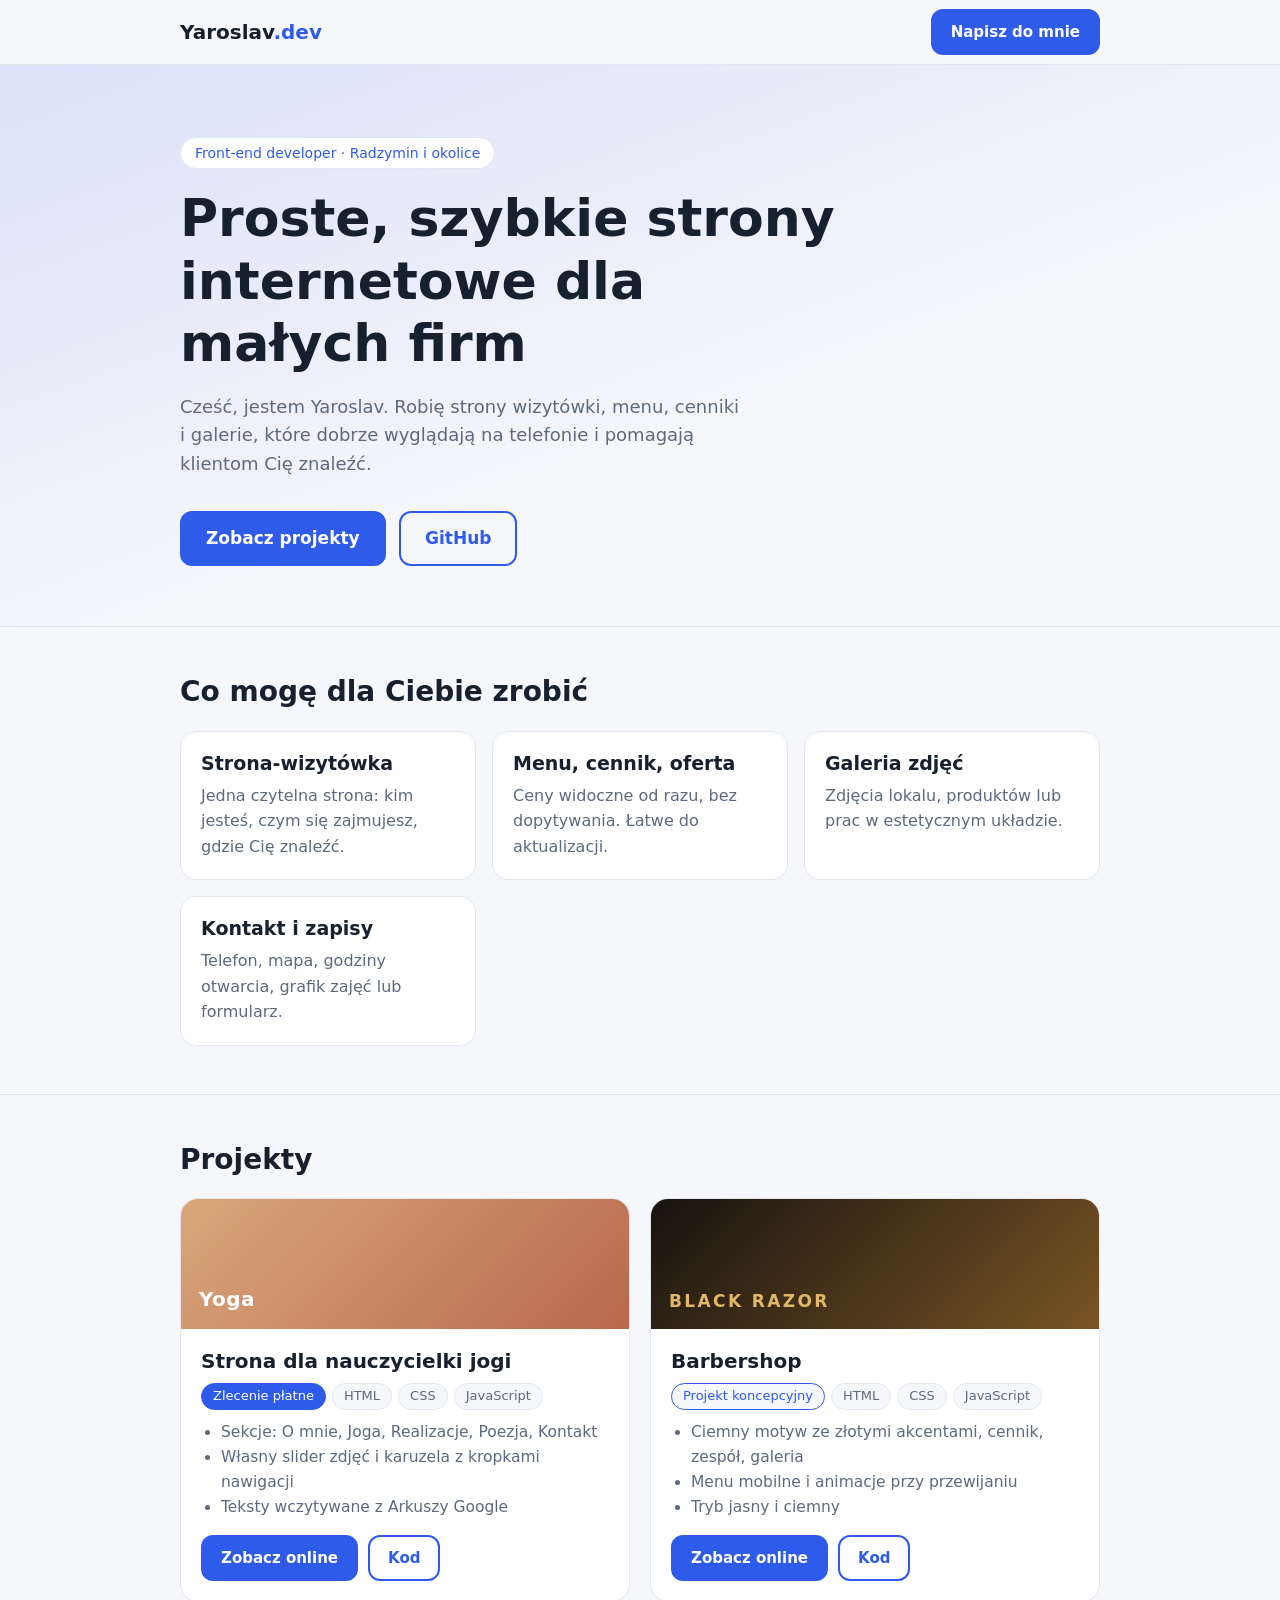
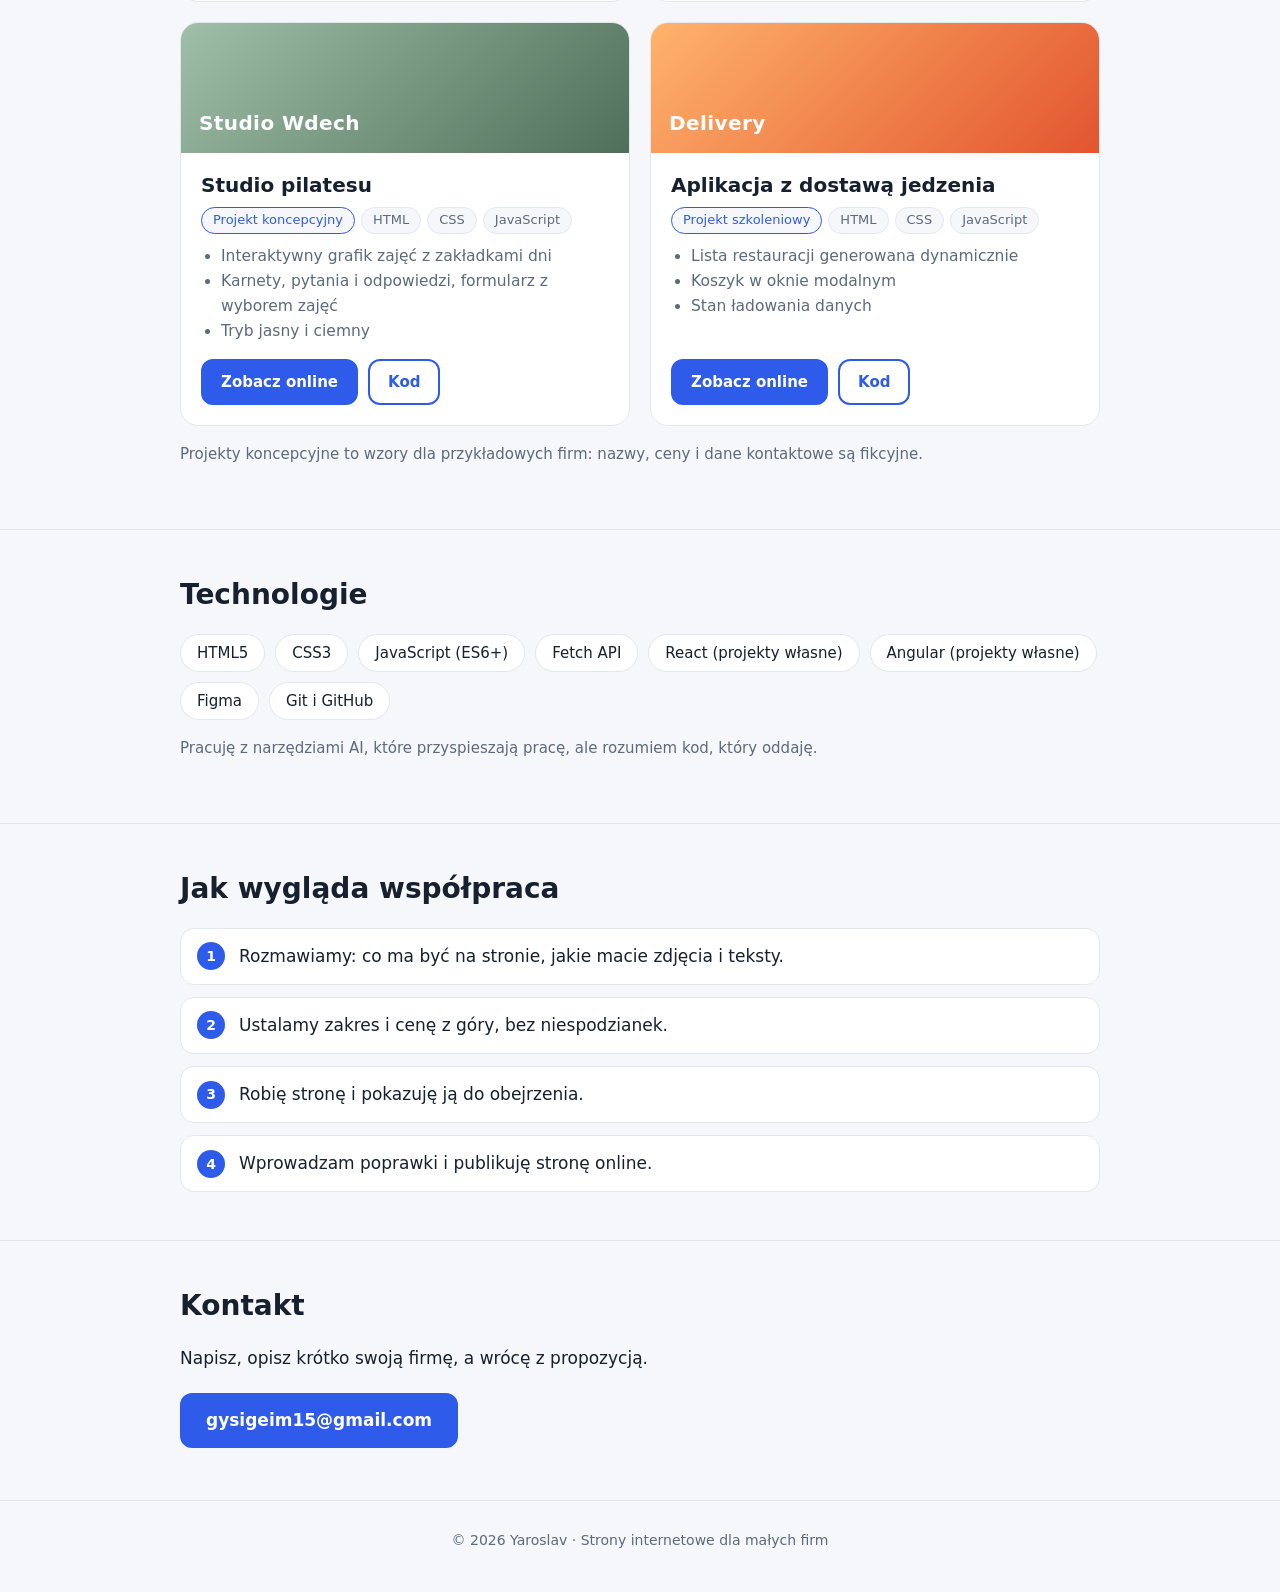
==== index.html @ 2bb27058 "Add files via upload" ====
<!DOCTYPE html>
<html lang="pl">
<head>
<meta charset="utf-8">
<meta name="viewport" content="width=device-width, initial-scale=1, viewport-fit=cover">
<title>Yaroslav – strony internetowe dla małych firm</title>
<meta name="description" content="Front-end developer. Proste, szybkie strony internetowe dla małych firm: wizytówki, menu, cenniki, galerie i zapisy online.">
<!-- Marks the page as JS-enabled before first paint (prevents a flash of hidden content) -->
<script>document.documentElement.classList.add("js");</script>
<link rel="stylesheet" href="css/style.css">
</head>
<body>

<header class="top">
  <div class="wrap">
    <a class="logo" href="#">Yaroslav<span>.dev</span></a>
    <a class="btn btn--small" href="mailto:gysigeim15@gmail.com">Napisz do mnie</a>
  </div>
</header>

<main>
  <section class="hero">
    <div class="wrap">
      <span class="tag">Front-end developer · Radzymin i okolice</span>
      <h1>Proste, szybkie strony internetowe dla małych firm</h1>
      <p>Cześć, jestem Yaroslav. Robię strony wizytówki, menu, cenniki i galerie, które dobrze wyglądają na telefonie i pomagają klientom Cię znaleźć.</p>
      <a class="btn" href="#projekty">Zobacz projekty</a>
      <a class="btn btn--ghost" href="https://github.com/Ragna9683" target="_blank" rel="noopener">GitHub</a>
    </div>
  </section>

  <section id="oferta">
    <div class="wrap rv">
      <h2>Co mogę dla Ciebie zrobić</h2>
      <div class="grid">
        <div class="card"><h3>Strona-wizytówka</h3><p>Jedna czytelna strona: kim jesteś, czym się zajmujesz, gdzie Cię znaleźć.</p></div>
        <div class="card"><h3>Menu, cennik, oferta</h3><p>Ceny widoczne od razu, bez dopytywania. Łatwe do aktualizacji.</p></div>
        <div class="card"><h3>Galeria zdjęć</h3><p>Zdjęcia lokalu, produktów lub prac w estetycznym układzie.</p></div>
        <div class="card"><h3>Kontakt i zapisy</h3><p>Telefon, mapa, godziny otwarcia, grafik zajęć lub formularz.</p></div>
      </div>
    </div>
  </section>

  <section id="projekty">
    <div class="wrap rv">
      <h2>Projekty</h2>
      <div class="projects">

        <article class="project">
          <div class="thumb thumb--yoga" aria-hidden="true"><span>Yoga</span></div>
          <div class="project__body">
            <h3>Strona dla nauczycielki jogi</h3>
            <p class="chips"><span class="chip chip--accent">Zlecenie płatne</span><span class="chip">HTML</span><span class="chip">CSS</span><span class="chip">JavaScript</span></p>
            <ul>
              <li>Sekcje: O mnie, Joga, Realizacje, Poezja, Kontakt</li>
              <li>Własny slider zdjęć i karuzela z kropkami nawigacji</li>
              <li>Teksty wczytywane z Arkuszy Google</li>
            </ul>
            <p class="links">
              <a class="btn btn--small" href="https://ragna9683.github.io/joga-websait/" target="_blank" rel="noopener">Zobacz online</a>
              <a class="btn btn--small btn--ghost" href="https://github.com/Ragna9683/joga-websait" target="_blank" rel="noopener">Kod</a>
            </p>
          </div>
        </article>

        <article class="project">
          <div class="thumb thumb--barber" aria-hidden="true"><span>Black Razor</span></div>
          <div class="project__body">
            <h3>Barbershop</h3>
            <p class="chips"><span class="chip chip--note">Projekt koncepcyjny</span><span class="chip">HTML</span><span class="chip">CSS</span><span class="chip">JavaScript</span></p>
            <ul>
              <li>Ciemny motyw ze złotymi akcentami, cennik, zespół, galeria</li>
              <li>Menu mobilne i animacje przy przewijaniu</li>
              <li>Tryb jasny i ciemny</li>
            </ul>
            <p class="links">
              <a class="btn btn--small" href="https://ragna9683.github.io/black-razor-barbershop/" target="_blank" rel="noopener">Zobacz online</a>
              <a class="btn btn--small btn--ghost" href="https://github.com/Ragna9683/black-razor-barbershop" target="_blank" rel="noopener">Kod</a>
            </p>
          </div>
        </article>

        <article class="project">
          <div class="thumb thumb--pilates" aria-hidden="true"><span>Studio Wdech</span></div>
          <div class="project__body">
            <h3>Studio pilatesu</h3>
            <p class="chips"><span class="chip chip--note">Projekt koncepcyjny</span><span class="chip">HTML</span><span class="chip">CSS</span><span class="chip">JavaScript</span></p>
            <ul>
              <li>Interaktywny grafik zajęć z zakładkami dni</li>
              <li>Karnety, pytania i odpowiedzi, formularz z wyborem zajęć</li>
              <li>Tryb jasny i ciemny</li>
            </ul>
            <p class="links">
              <a class="btn btn--small" href="https://ragna9683.github.io/studio-wdech-pilates/" target="_blank" rel="noopener">Zobacz online</a>
              <a class="btn btn--small btn--ghost" href="https://github.com/Ragna9683/studio-wdech-pilates" target="_blank" rel="noopener">Kod</a>
            </p>
          </div>
        </article>

        <article class="project">
          <div class="thumb thumb--food" aria-hidden="true"><span>Delivery</span></div>
          <div class="project__body">
            <h3>Aplikacja z dostawą jedzenia</h3>
            <p class="chips"><span class="chip chip--note">Projekt szkoleniowy</span><span class="chip">HTML</span><span class="chip">CSS</span><span class="chip">JavaScript</span></p>
            <ul>
              <li>Lista restauracji generowana dynamicznie</li>
              <li>Koszyk w oknie modalnym</li>
              <li>Stan ładowania danych</li>
            </ul>
            <p class="links">
              <a class="btn btn--small" href="https://ragna9683.github.io/delivery-food/" target="_blank" rel="noopener">Zobacz online</a>
              <a class="btn btn--small btn--ghost" href="https://github.com/Ragna9683/delivery-food" target="_blank" rel="noopener">Kod</a>
            </p>
          </div>
        </article>

      </div>
      <p class="note">Projekty koncepcyjne to wzory dla przykładowych firm: nazwy, ceny i dane kontaktowe są fikcyjne.</p>
    </div>
  </section>

  <section id="technologie">
    <div class="wrap rv">
      <h2>Technologie</h2>
      <p class="chips chips--big">
        <span class="chip">HTML5</span><span class="chip">CSS3</span><span class="chip">JavaScript (ES6+)</span>
        <span class="chip">Fetch API</span><span class="chip">React (projekty własne)</span><span class="chip">Angular (projekty własne)</span>
        <span class="chip">Figma</span><span class="chip">Git i GitHub</span>
      </p>
      <p class="note">Pracuję z narzędziami AI, które przyspieszają pracę, ale rozumiem kod, który oddaję.</p>
    </div>
  </section>

  <section id="wspolpraca">
    <div class="wrap rv">
      <h2>Jak wygląda współpraca</h2>
      <ol class="steps">
        <li>Rozmawiamy: co ma być na stronie, jakie macie zdjęcia i teksty.</li>
        <li>Ustalamy zakres i cenę z góry, bez niespodzianek.</li>
        <li>Robię stronę i pokazuję ją do obejrzenia.</li>
        <li>Wprowadzam poprawki i publikuję stronę online.</li>
      </ol>
    </div>
  </section>

  <section id="kontakt">
    <div class="wrap rv">
      <h2>Kontakt</h2>
      <p>Napisz, opisz krótko swoją firmę, a wrócę z propozycją.</p>
      <a class="btn" href="mailto:gysigeim15@gmail.com">gysigeim15@gmail.com</a>
    </div>
  </section>
</main>

<footer>© <span id="year">2026</span> Yaroslav · Strony internetowe dla małych firm</footer>

<script src="js/main.js"></script>
</body>
</html>
---- css/style.css ----
/* ---------- Design tokens ---------- */
:root {
  --bg: #f6f7fb;
  --surface: #fff;
  --text: #16202e;
  --muted: #5c6a7d;
  --accent: #2f5bea;
  --accent-text: #fff;
  --line: #e2e7ef;
  box-sizing: border-box;
  padding-top: env(safe-area-inset-top,0px);
  padding-bottom: env(safe-area-inset-bottom,0px);
}

@media (prefers-color-scheme: dark) {
  :root:not([data-theme="light"]) {
    --bg: #0f1520;
    --surface: #18202e;
    --text: #eaf0fa;
    --muted: #9aa8bd;
    --accent: #6c8cff;
    --accent-text: #0f1520;
    --line: #27324a;
  }
}

:root[data-theme="dark"] {
  --bg: #0f1520;
  --surface: #18202e;
  --text: #eaf0fa;
  --muted: #9aa8bd;
  --accent: #6c8cff;
  --accent-text: #0f1520;
  --line: #27324a;
}

/* ---------- Base ---------- */
html {
  scroll-padding-top: calc(env(safe-area-inset-top,0px) + 70px);
  scroll-behavior: smooth;
}

* {
  box-sizing: border-box;
}

body {
  margin: 0;
  background: var(--bg);
  color: var(--text);
  font: 17px/1.6 system-ui,-apple-system,"Segoe UI",sans-serif;
}

body::before {
  content: "";
  position: fixed;
  inset: 0 0 auto;
  height: env(safe-area-inset-top,0px);
  background: var(--bg);
  z-index: 30;
}

h1,
h2,
h3 {
  line-height: 1.2;
  margin: 0;
}

a {
  color: inherit;
}

.wrap {
  max-width: 960px;
  margin: 0 auto;
  padding: 0 20px;
}

/* ---------- Header ---------- */
.top {
  position: sticky;
  top: env(safe-area-inset-top,0px);
  z-index: 20;
  background: var(--bg);
  border-bottom: 1px solid var(--line);
}

.top .wrap {
  display: flex;
  align-items: center;
  justify-content: space-between;
  height: 64px;
  gap: 12px;
}

.logo {
  font-weight: 700;
  font-size: 20px;
  text-decoration: none;
}

.logo span {
  color: var(--accent);
}

/* ---------- Buttons ---------- */
.btn {
  display: inline-block;
  background: var(--accent);
  color: var(--accent-text);
  padding: 12px 24px;
  border-radius: 12px;
  text-decoration: none;
  font-weight: 600;
  border: 2px solid var(--accent);
  margin: 4px 8px 4px 0;
}

.btn--ghost {
  background: transparent;
  color: var(--accent);
}

.btn--small {
  padding: 9px 18px;
  font-size: 15px;
  min-height: 44px;
  display: inline-flex;
  align-items: center;
  margin: 0;
}

/* ---------- Hero ---------- */
.hero {
  padding: 72px 0 56px;
  background: linear-gradient(160deg,rgba(47,91,234,.14),rgba(47,91,234,0) 60%);
}

.tag {
  display: inline-block;
  font-size: 14px;
  color: var(--accent);
  border: 1px solid var(--line);
  background: var(--surface);
  padding: 4px 14px;
  border-radius: 999px;
  margin-bottom: 18px;
}

.hero h1 {
  font-size: clamp(32px,6.5vw,52px);
  max-width: 680px;
}

.hero p {
  color: var(--muted);
  max-width: 560px;
  margin: 18px 0 28px;
  font-size: 18px;
}

/* ---------- Sections ---------- */
section {
  padding: 48px 0;
  border-top: 1px solid var(--line);
}

section.hero {
  border-top: 0;
}

h2 {
  font-size: 28px;
  margin-bottom: 22px;
}

/* ---------- Offer cards ---------- */
.grid {
  display: grid;
  grid-template-columns: repeat(auto-fit,minmax(220px,1fr));
  gap: 16px;
}

.card {
  background: var(--surface);
  border: 1px solid var(--line);
  border-radius: 16px;
  padding: 20px;
}

.card h3 {
  font-size: 19px;
  margin-bottom: 8px;
}

.card p {
  margin: 0;
  color: var(--muted);
  font-size: 16px;
}

/* ---------- Projects ---------- */
.projects {
  display: grid;
  grid-template-columns: repeat(auto-fit,minmax(300px,1fr));
  gap: 20px;
}

.project {
  background: var(--surface);
  border: 1px solid var(--line);
  border-radius: 18px;
  overflow: hidden;
  display: flex;
  flex-direction: column;
}

.thumb {
  height: 130px;
  display: flex;
  align-items: flex-end;
  padding: 14px 18px;
  font-weight: 700;
  font-size: 20px;
  color: #fff;
  letter-spacing: .02em;
}

.thumb--yoga {
  background: linear-gradient(135deg,#d9a77a,#b9694d);
}

.thumb--barber {
  background: linear-gradient(135deg,#17130f,#7a5424);
  color: #e0b866;
  letter-spacing: .14em;
  text-transform: uppercase;
  font-size: 17px;
}

.thumb--pilates {
  background: linear-gradient(135deg,#9fbfa9,#4f6f5a);
}

.thumb--food {
  background: linear-gradient(135deg,#ffb36b,#e2552f);
}

.project__body {
  padding: 20px;
  display: flex;
  flex-direction: column;
  gap: 10px;
  flex: 1;
}

.project h3 {
  font-size: 20px;
}

.project ul {
  margin: 0;
  padding-left: 20px;
  color: var(--muted);
  font-size: 15.5px;
  flex: 1;
}

/* ---------- Chips ---------- */
.chips {
  display: flex;
  flex-wrap: wrap;
  gap: 6px;
  margin: 0;
}

.chips--big {
  gap: 10px;
}

.chip {
  font-size: 13px;
  background: var(--bg);
  border: 1px solid var(--line);
  border-radius: 999px;
  padding: 2px 11px;
  color: var(--muted);
}

.chips--big .chip {
  font-size: 15px;
  padding: 6px 16px;
  background: var(--surface);
  color: var(--text);
}

.chip--accent {
  background: var(--accent);
  border-color: var(--accent);
  color: var(--accent-text);
}

.chip--note {
  border-color: var(--accent);
  color: var(--accent);
}

.links {
  display: flex;
  gap: 10px;
  flex-wrap: wrap;
  margin: 6px 0 0;
}

/* ---------- Process steps ---------- */
.steps {
  counter-reset: step;
  list-style: none;
  padding: 0;
  margin: 0;
  display: grid;
  gap: 12px;
}

.steps li {
  counter-increment: step;
  background: var(--surface);
  border: 1px solid var(--line);
  border-radius: 14px;
  padding: 14px 18px 14px 58px;
  position: relative;
}

.steps li::before {
  content: counter(step);
  position: absolute;
  left: 16px;
  top: 50%;
  transform: translateY(-50%);
  width: 28px;
  height: 28px;
  border-radius: 50%;
  background: var(--accent);
  color: var(--accent-text);
  display: flex;
  align-items: center;
  justify-content: center;
  font-weight: 700;
  font-size: 14px;
}

.note {
  color: var(--muted);
  font-size: 15px;
  margin-top: 16px;
}

/* ---------- Footer ---------- */
footer {
  padding: 28px 0 40px;
  border-top: 1px solid var(--line);
  color: var(--muted);
  font-size: 14px;
  text-align: center;
}

/* ---------- Scroll reveal ---------- */
.js .rv {
  opacity: 0;
  transform: translateY(22px);
  transition: opacity .7s ease,transform .7s ease;
}

.js .rv.in {
  opacity: 1;
  transform: none;
}

@media (prefers-reduced-motion: reduce) {
  .js .rv {
    opacity: 1;
    transform: none;
    transition: none;
  }
}
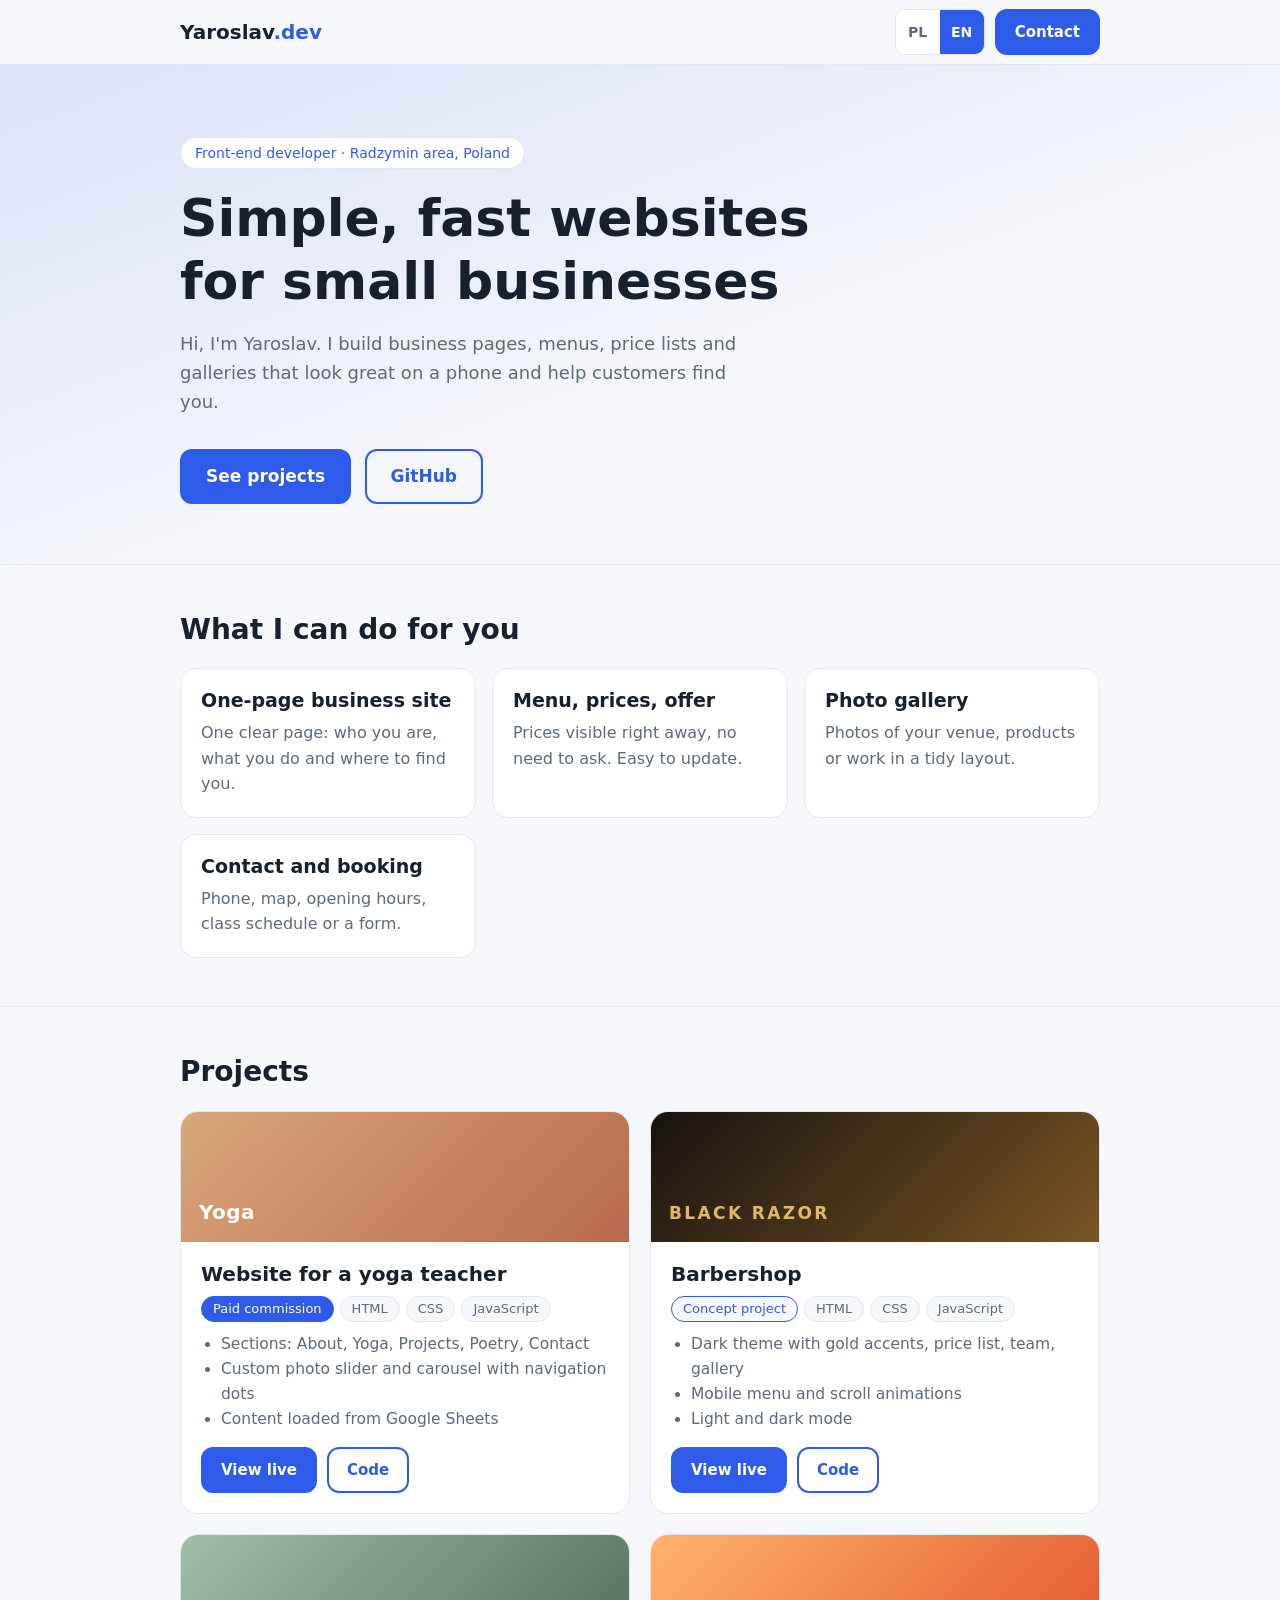
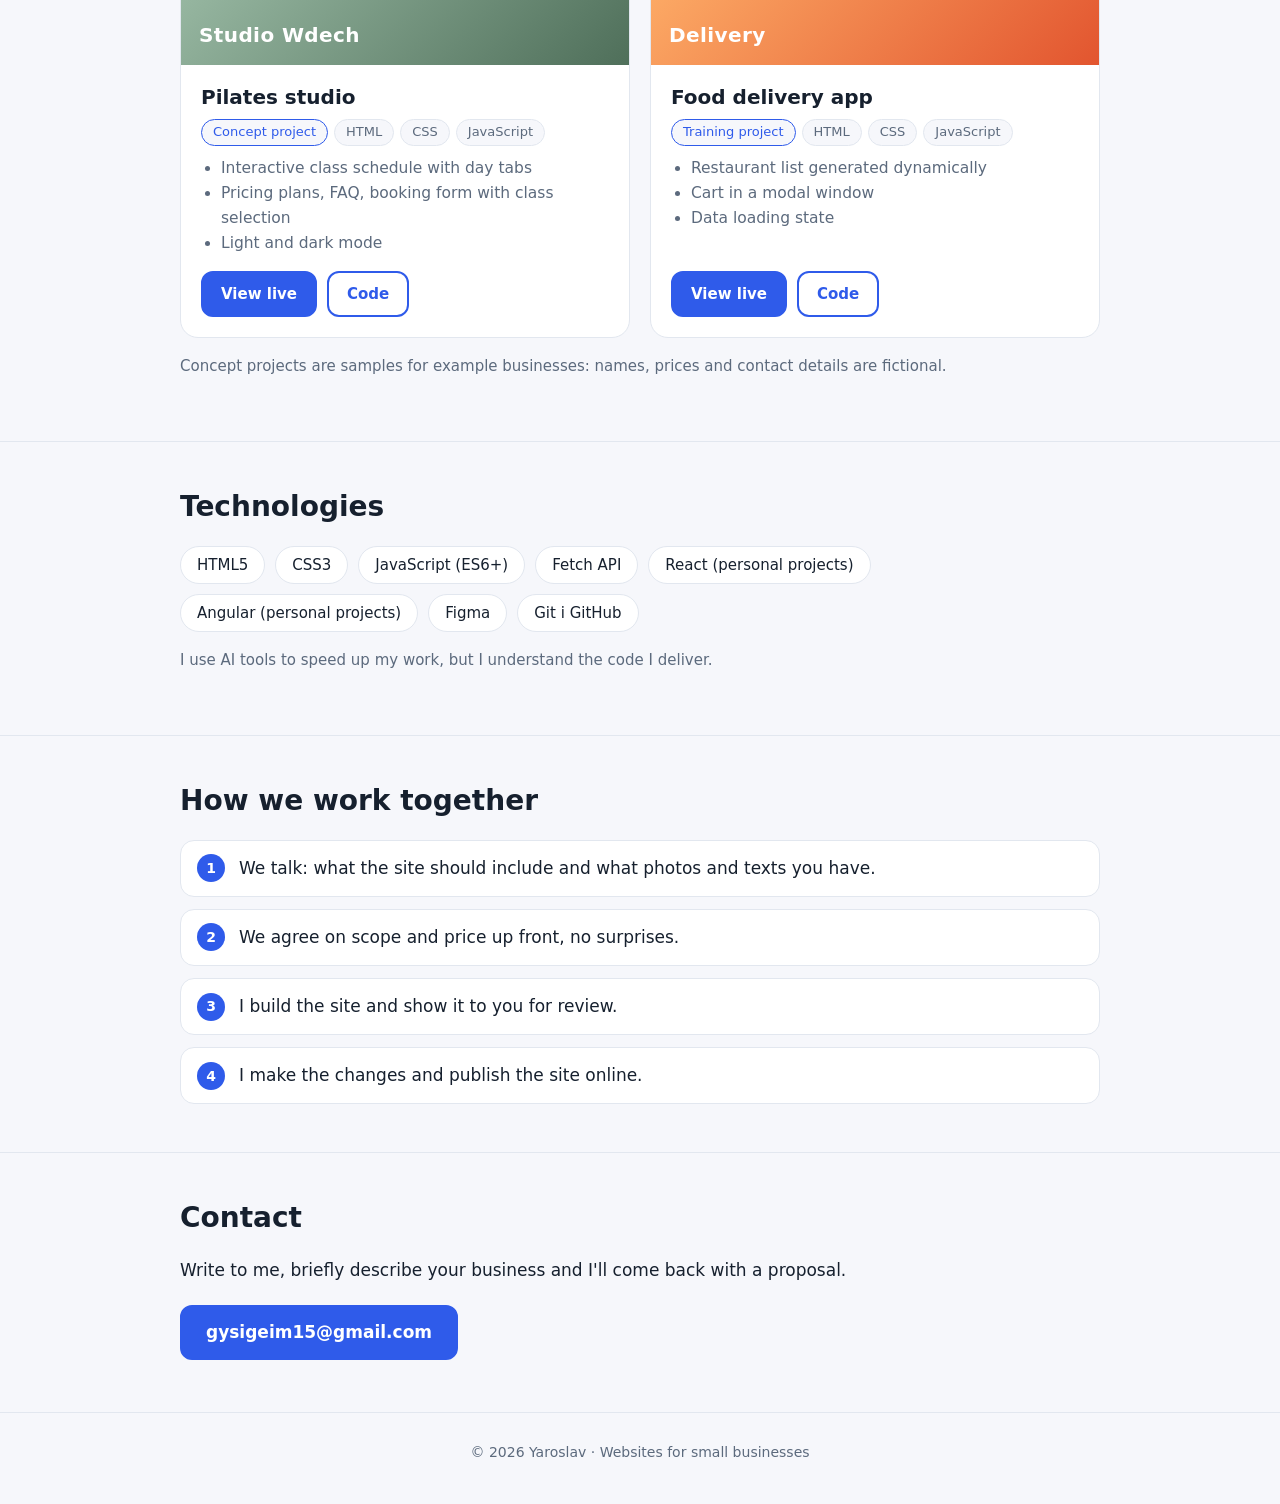
==== commit b200bad2: "Add files via upload" ====
--- a/index.html
+++ b/index.html
@@ -14,51 +14,57 @@
 <header class="top">
   <div class="wrap">
     <a class="logo" href="#">Yaroslav<span>.dev</span></a>
-    <a class="btn btn--small" href="mailto:gysigeim15@gmail.com">Napisz do mnie</a>
+    <div class="top__actions">
+      <div class="lang" role="group" aria-label="Język / Language">
+        <button class="lang__btn" type="button" data-lang="pl" aria-pressed="true">PL</button>
+        <button class="lang__btn" type="button" data-lang="en" aria-pressed="false">EN</button>
+      </div>
+      <a class="btn btn--small" href="mailto:gysigeim15@gmail.com" data-i18n="nav.contact">Kontakt</a>
+    </div>
   </div>
 </header>
 
 <main>
   <section class="hero">
     <div class="wrap">
-      <span class="tag">Front-end developer · Radzymin i okolice</span>
-      <h1>Proste, szybkie strony internetowe dla małych firm</h1>
-      <p>Cześć, jestem Yaroslav. Robię strony wizytówki, menu, cenniki i galerie, które dobrze wyglądają na telefonie i pomagają klientom Cię znaleźć.</p>
-      <a class="btn" href="#projekty">Zobacz projekty</a>
+      <span class="tag" data-i18n="hero.tag">Front-end developer · Radzymin i okolice</span>
+      <h1 data-i18n="hero.title">Proste, szybkie strony internetowe dla małych firm</h1>
+      <p data-i18n="hero.text">Cześć, jestem Yaroslav. Robię strony wizytówki, menu, cenniki i galerie, które dobrze wyglądają na telefonie i pomagają klientom Cię znaleźć.</p>
+      <a class="btn" href="#projekty" data-i18n="hero.cta">Zobacz projekty</a>
       <a class="btn btn--ghost" href="https://github.com/Ragna9683" target="_blank" rel="noopener">GitHub</a>
     </div>
   </section>
 
   <section id="oferta">
     <div class="wrap rv">
-      <h2>Co mogę dla Ciebie zrobić</h2>
+      <h2 data-i18n="offer.title">Co mogę dla Ciebie zrobić</h2>
       <div class="grid">
-        <div class="card"><h3>Strona-wizytówka</h3><p>Jedna czytelna strona: kim jesteś, czym się zajmujesz, gdzie Cię znaleźć.</p></div>
-        <div class="card"><h3>Menu, cennik, oferta</h3><p>Ceny widoczne od razu, bez dopytywania. Łatwe do aktualizacji.</p></div>
-        <div class="card"><h3>Galeria zdjęć</h3><p>Zdjęcia lokalu, produktów lub prac w estetycznym układzie.</p></div>
-        <div class="card"><h3>Kontakt i zapisy</h3><p>Telefon, mapa, godziny otwarcia, grafik zajęć lub formularz.</p></div>
+        <div class="card"><h3 data-i18n="offer.1.title">Strona-wizytówka</h3><p data-i18n="offer.1.text">Jedna czytelna strona: kim jesteś, czym się zajmujesz, gdzie Cię znaleźć.</p></div>
+        <div class="card"><h3 data-i18n="offer.2.title">Menu, cennik, oferta</h3><p data-i18n="offer.2.text">Ceny widoczne od razu, bez dopytywania. Łatwe do aktualizacji.</p></div>
+        <div class="card"><h3 data-i18n="offer.3.title">Galeria zdjęć</h3><p data-i18n="offer.3.text">Zdjęcia lokalu, produktów lub prac w estetycznym układzie.</p></div>
+        <div class="card"><h3 data-i18n="offer.4.title">Kontakt i zapisy</h3><p data-i18n="offer.4.text">Telefon, mapa, godziny otwarcia, grafik zajęć lub formularz.</p></div>
       </div>
     </div>
   </section>
 
   <section id="projekty">
     <div class="wrap rv">
-      <h2>Projekty</h2>
+      <h2 data-i18n="projects.title">Projekty</h2>
       <div class="projects">
 
         <article class="project">
           <div class="thumb thumb--yoga" aria-hidden="true"><span>Yoga</span></div>
           <div class="project__body">
-            <h3>Strona dla nauczycielki jogi</h3>
-            <p class="chips"><span class="chip chip--accent">Zlecenie płatne</span><span class="chip">HTML</span><span class="chip">CSS</span><span class="chip">JavaScript</span></p>
+            <h3 data-i18n="yoga.title">Strona dla nauczycielki jogi</h3>
+            <p class="chips"><span class="chip chip--accent" data-i18n="yoga.badge">Zlecenie płatne</span><span class="chip">HTML</span><span class="chip">CSS</span><span class="chip">JavaScript</span></p>
             <ul>
-              <li>Sekcje: O mnie, Joga, Realizacje, Poezja, Kontakt</li>
-              <li>Własny slider zdjęć i karuzela z kropkami nawigacji</li>
-              <li>Teksty wczytywane z Arkuszy Google</li>
+              <li data-i18n="yoga.1">Sekcje: O mnie, Joga, Realizacje, Poezja, Kontakt</li>
+              <li data-i18n="yoga.2">Własny slider zdjęć i karuzela z kropkami nawigacji</li>
+              <li data-i18n="yoga.3">Teksty wczytywane z Arkuszy Google</li>
             </ul>
             <p class="links">
-              <a class="btn btn--small" href="https://ragna9683.github.io/joga-websait/" target="_blank" rel="noopener">Zobacz online</a>
-              <a class="btn btn--small btn--ghost" href="https://github.com/Ragna9683/joga-websait" target="_blank" rel="noopener">Kod</a>
+              <a class="btn btn--small" href="https://ragna9683.github.io/joga-websait/" target="_blank" rel="noopener" data-i18n="btn.live">Zobacz online</a>
+              <a class="btn btn--small btn--ghost" href="https://github.com/Ragna9683/joga-websait" target="_blank" rel="noopener" data-i18n="btn.code">Kod</a>
             </p>
           </div>
         </article>
@@ -67,15 +73,15 @@
           <div class="thumb thumb--barber" aria-hidden="true"><span>Black Razor</span></div>
           <div class="project__body">
             <h3>Barbershop</h3>
-            <p class="chips"><span class="chip chip--note">Projekt koncepcyjny</span><span class="chip">HTML</span><span class="chip">CSS</span><span class="chip">JavaScript</span></p>
+            <p class="chips"><span class="chip chip--note" data-i18n="badge.concept">Projekt koncepcyjny</span><span class="chip">HTML</span><span class="chip">CSS</span><span class="chip">JavaScript</span></p>
             <ul>
-              <li>Ciemny motyw ze złotymi akcentami, cennik, zespół, galeria</li>
-              <li>Menu mobilne i animacje przy przewijaniu</li>
-              <li>Tryb jasny i ciemny</li>
+              <li data-i18n="barber.1">Ciemny motyw ze złotymi akcentami, cennik, zespół, galeria</li>
+              <li data-i18n="barber.2">Menu mobilne i animacje przy przewijaniu</li>
+              <li data-i18n="common.theme">Tryb jasny i ciemny</li>
             </ul>
             <p class="links">
-              <a class="btn btn--small" href="https://ragna9683.github.io/black-razor-barbershop/" target="_blank" rel="noopener">Zobacz online</a>
-              <a class="btn btn--small btn--ghost" href="https://github.com/Ragna9683/black-razor-barbershop" target="_blank" rel="noopener">Kod</a>
+              <a class="btn btn--small" href="https://ragna9683.github.io/black-razor-barbershop/" target="_blank" rel="noopener" data-i18n="btn.live">Zobacz online</a>
+              <a class="btn btn--small btn--ghost" href="https://github.com/Ragna9683/black-razor-barbershop" target="_blank" rel="noopener" data-i18n="btn.code">Kod</a>
             </p>
           </div>
         </article>
@@ -83,16 +89,16 @@
         <article class="project">
           <div class="thumb thumb--pilates" aria-hidden="true"><span>Studio Wdech</span></div>
           <div class="project__body">
-            <h3>Studio pilatesu</h3>
-            <p class="chips"><span class="chip chip--note">Projekt koncepcyjny</span><span class="chip">HTML</span><span class="chip">CSS</span><span class="chip">JavaScript</span></p>
+            <h3 data-i18n="pilates.title">Studio pilatesu</h3>
+            <p class="chips"><span class="chip chip--note" data-i18n="badge.concept">Projekt koncepcyjny</span><span class="chip">HTML</span><span class="chip">CSS</span><span class="chip">JavaScript</span></p>
             <ul>
-              <li>Interaktywny grafik zajęć z zakładkami dni</li>
-              <li>Karnety, pytania i odpowiedzi, formularz z wyborem zajęć</li>
-              <li>Tryb jasny i ciemny</li>
+              <li data-i18n="pilates.1">Interaktywny grafik zajęć z zakładkami dni</li>
+              <li data-i18n="pilates.2">Karnety, pytania i odpowiedzi, formularz z wyborem zajęć</li>
+              <li data-i18n="common.theme">Tryb jasny i ciemny</li>
             </ul>
             <p class="links">
-              <a class="btn btn--small" href="https://ragna9683.github.io/studio-wdech-pilates/" target="_blank" rel="noopener">Zobacz online</a>
-              <a class="btn btn--small btn--ghost" href="https://github.com/Ragna9683/studio-wdech-pilates" target="_blank" rel="noopener">Kod</a>
+              <a class="btn btn--small" href="https://ragna9683.github.io/studio-wdech-pilates/" target="_blank" rel="noopener" data-i18n="btn.live">Zobacz online</a>
+              <a class="btn btn--small btn--ghost" href="https://github.com/Ragna9683/studio-wdech-pilates" target="_blank" rel="noopener" data-i18n="btn.code">Kod</a>
             </p>
           </div>
         </article>
@@ -100,60 +106,61 @@
         <article class="project">
           <div class="thumb thumb--food" aria-hidden="true"><span>Delivery</span></div>
           <div class="project__body">
-            <h3>Aplikacja z dostawą jedzenia</h3>
-            <p class="chips"><span class="chip chip--note">Projekt szkoleniowy</span><span class="chip">HTML</span><span class="chip">CSS</span><span class="chip">JavaScript</span></p>
+            <h3 data-i18n="food.title">Aplikacja z dostawą jedzenia</h3>
+            <p class="chips"><span class="chip chip--note" data-i18n="badge.training">Projekt szkoleniowy</span><span class="chip">HTML</span><span class="chip">CSS</span><span class="chip">JavaScript</span></p>
             <ul>
-              <li>Lista restauracji generowana dynamicznie</li>
-              <li>Koszyk w oknie modalnym</li>
-              <li>Stan ładowania danych</li>
+              <li data-i18n="food.1">Lista restauracji generowana dynamicznie</li>
+              <li data-i18n="food.2">Koszyk w oknie modalnym</li>
+              <li data-i18n="food.3">Stan ładowania danych</li>
             </ul>
             <p class="links">
-              <a class="btn btn--small" href="https://ragna9683.github.io/delivery-food/" target="_blank" rel="noopener">Zobacz online</a>
-              <a class="btn btn--small btn--ghost" href="https://github.com/Ragna9683/delivery-food" target="_blank" rel="noopener">Kod</a>
+              <a class="btn btn--small" href="https://ragna9683.github.io/delivery-food/" target="_blank" rel="noopener" data-i18n="btn.live">Zobacz online</a>
+              <a class="btn btn--small btn--ghost" href="https://github.com/Ragna9683/delivery-food" target="_blank" rel="noopener" data-i18n="btn.code">Kod</a>
             </p>
           </div>
         </article>
 
       </div>
-      <p class="note">Projekty koncepcyjne to wzory dla przykładowych firm: nazwy, ceny i dane kontaktowe są fikcyjne.</p>
+      <p class="note" data-i18n="projects.note">Projekty koncepcyjne to wzory dla przykładowych firm: nazwy, ceny i dane kontaktowe są fikcyjne.</p>
     </div>
   </section>
 
   <section id="technologie">
     <div class="wrap rv">
-      <h2>Technologie</h2>
+      <h2 data-i18n="tech.title">Technologie</h2>
       <p class="chips chips--big">
         <span class="chip">HTML5</span><span class="chip">CSS3</span><span class="chip">JavaScript (ES6+)</span>
-        <span class="chip">Fetch API</span><span class="chip">React (projekty własne)</span><span class="chip">Angular (projekty własne)</span>
+        <span class="chip">Fetch API</span><span class="chip" data-i18n="tech.react">React (projekty własne)</span><span class="chip" data-i18n="tech.angular">Angular (projekty własne)</span>
         <span class="chip">Figma</span><span class="chip">Git i GitHub</span>
       </p>
-      <p class="note">Pracuję z narzędziami AI, które przyspieszają pracę, ale rozumiem kod, który oddaję.</p>
+      <p class="note" data-i18n="tech.note">Pracuję z narzędziami AI, które przyspieszają pracę, ale rozumiem kod, który oddaję.</p>
     </div>
   </section>
 
   <section id="wspolpraca">
     <div class="wrap rv">
-      <h2>Jak wygląda współpraca</h2>
+      <h2 data-i18n="process.title">Jak wygląda współpraca</h2>
       <ol class="steps">
-        <li>Rozmawiamy: co ma być na stronie, jakie macie zdjęcia i teksty.</li>
-        <li>Ustalamy zakres i cenę z góry, bez niespodzianek.</li>
-        <li>Robię stronę i pokazuję ją do obejrzenia.</li>
-        <li>Wprowadzam poprawki i publikuję stronę online.</li>
+        <li data-i18n="process.1">Rozmawiamy: co ma być na stronie, jakie macie zdjęcia i teksty.</li>
+        <li data-i18n="process.2">Ustalamy zakres i cenę z góry, bez niespodzianek.</li>
+        <li data-i18n="process.3">Robię stronę i pokazuję ją do obejrzenia.</li>
+        <li data-i18n="process.4">Wprowadzam poprawki i publikuję stronę online.</li>
       </ol>
     </div>
   </section>
 
   <section id="kontakt">
     <div class="wrap rv">
-      <h2>Kontakt</h2>
-      <p>Napisz, opisz krótko swoją firmę, a wrócę z propozycją.</p>
+      <h2 data-i18n="nav.contact">Kontakt</h2>
+      <p data-i18n="contact.text">Napisz, opisz krótko swoją firmę, a wrócę z propozycją.</p>
       <a class="btn" href="mailto:gysigeim15@gmail.com">gysigeim15@gmail.com</a>
     </div>
   </section>
 </main>
 
-<footer>© <span id="year">2026</span> Yaroslav · Strony internetowe dla małych firm</footer>
+<footer>© <span id="year">2026</span> Yaroslav · <span data-i18n="footer.text">Strony internetowe dla małych firm</span></footer>
 
+<script src="js/i18n.js"></script>
 <script src="js/main.js"></script>
 </body>
 </html>
--- a/css/style.css
+++ b/css/style.css
@@ -104,6 +104,37 @@
   color: var(--accent);
 }
 
+/* ---------- Language switch ---------- */
+.top__actions {
+  display: flex;
+  align-items: center;
+  gap: 10px;
+}
+
+.lang {
+  display: inline-flex;
+  border: 1px solid var(--line);
+  border-radius: 10px;
+  overflow: hidden;
+}
+
+.lang__btn {
+  font: inherit;
+  font-size: 14px;
+  font-weight: 600;
+  min-width: 44px;
+  min-height: 44px;
+  border: 0;
+  background: var(--surface);
+  color: var(--muted);
+  cursor: pointer;
+}
+
+.lang__btn[aria-pressed="true"] {
+  background: var(--accent);
+  color: var(--accent-text);
+}
+
 /* ---------- Buttons ---------- */
 .btn {
   display: inline-block;
@@ -131,6 +162,21 @@
   margin: 0;
 }
 
+@media (max-width: 420px) {
+  .logo {
+    font-size: 17px;
+  }
+  .btn--small {
+    padding: 9px 14px;
+  }
+  .lang__btn {
+    min-width: 40px;
+  }
+  .top .wrap {
+    gap: 8px;
+  }
+}
+
 /* ---------- Hero ---------- */
 .hero {
   padding: 72px 0 56px;
